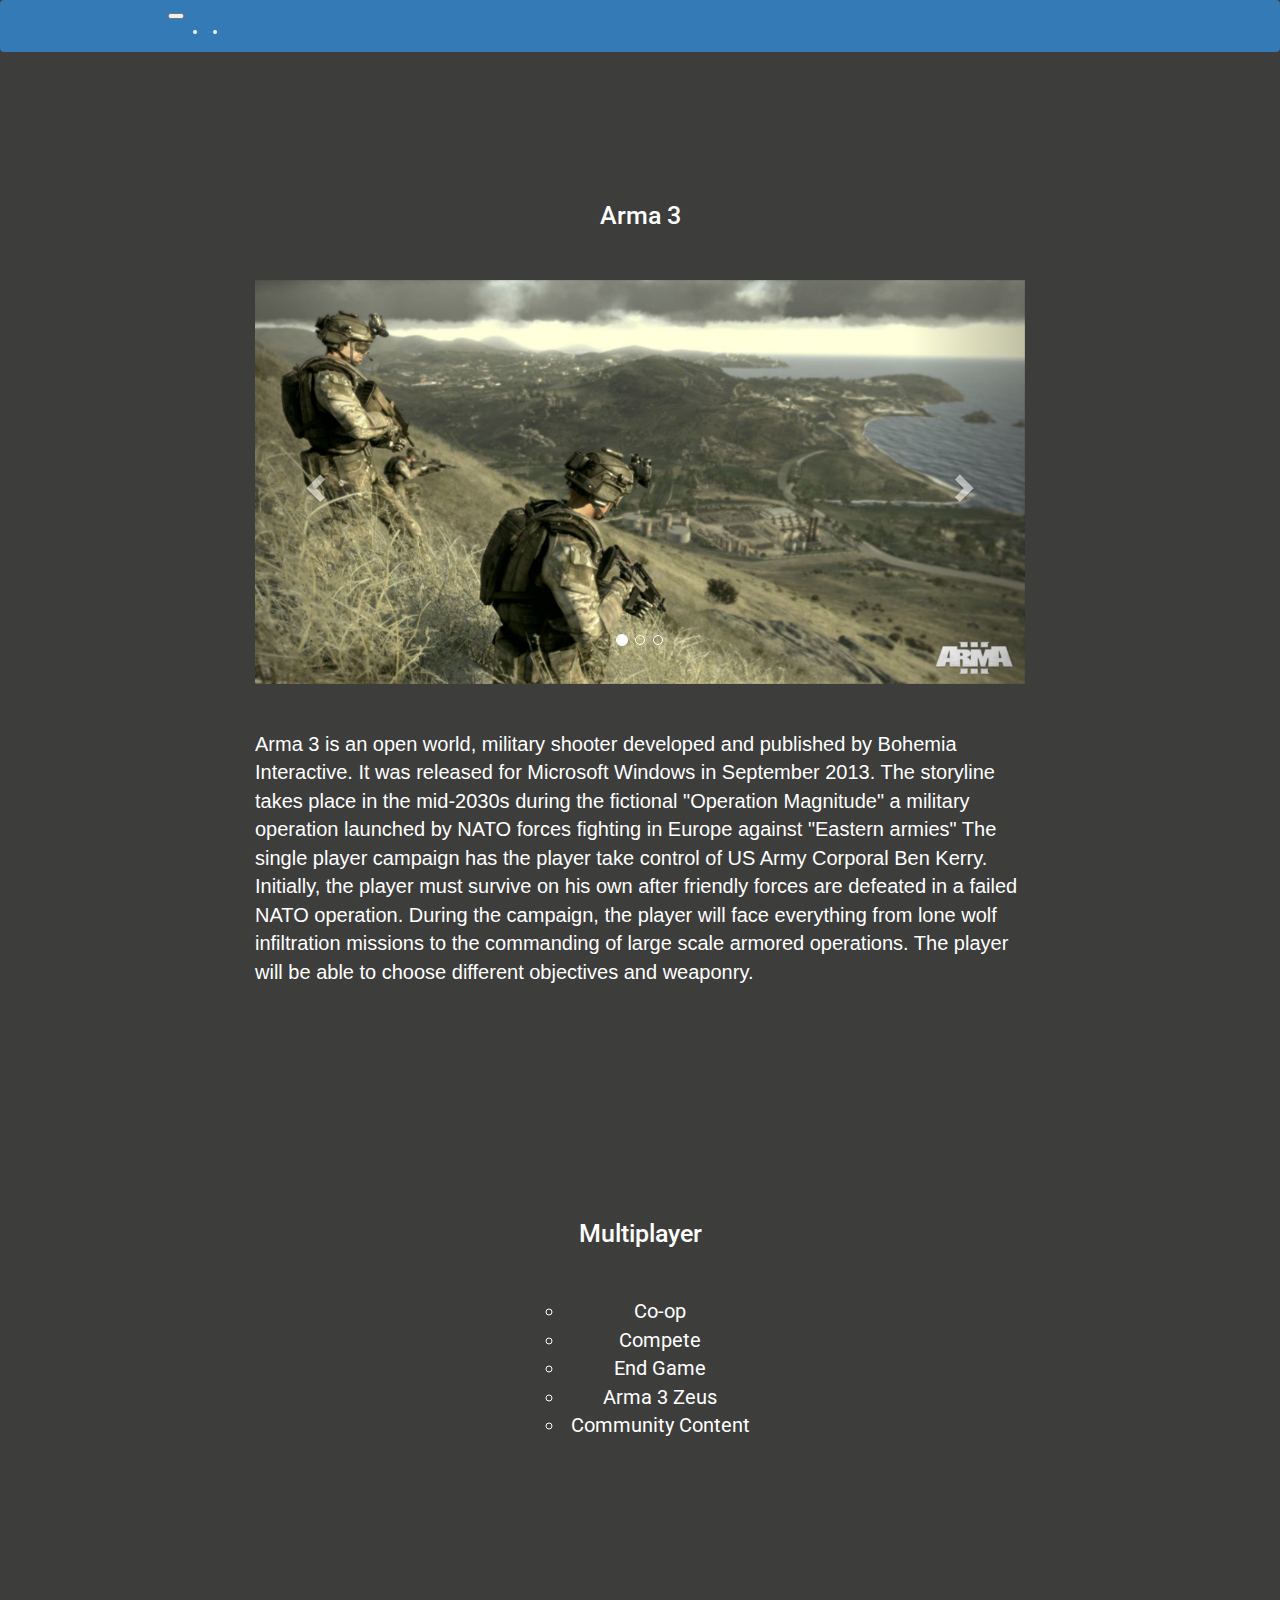
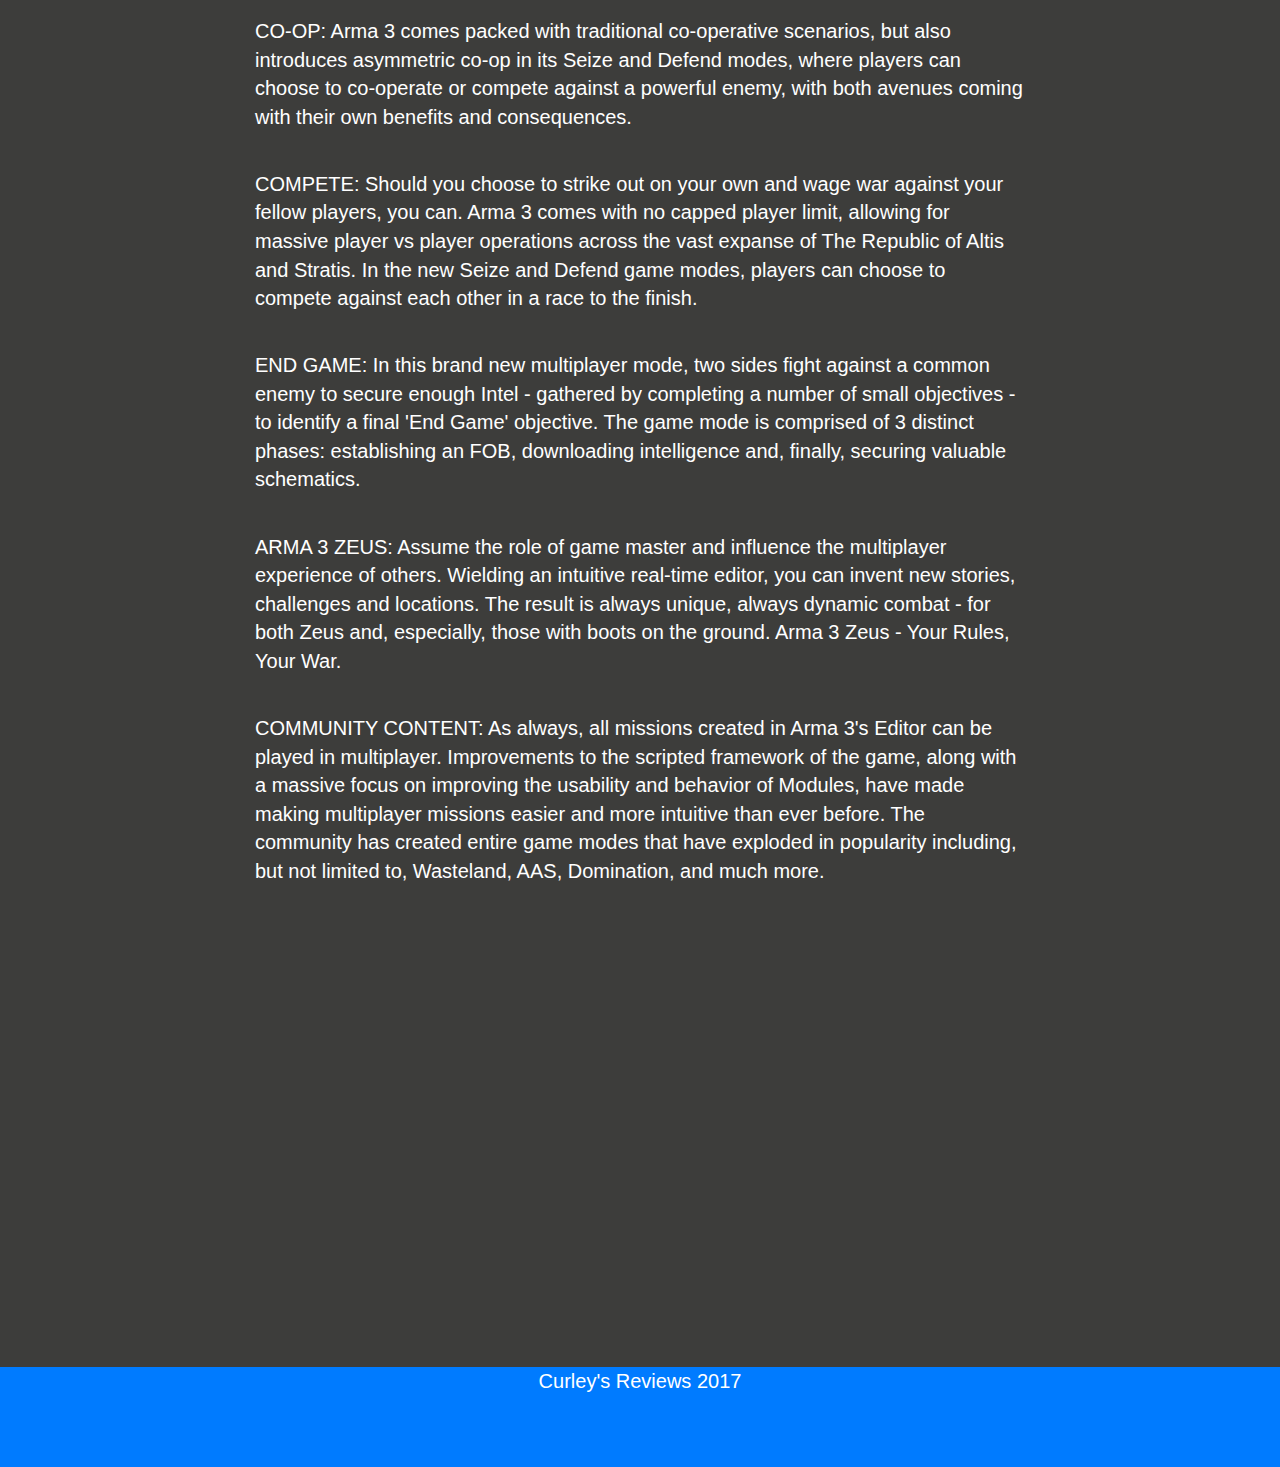
==== Arma.html @ 0dec6cbb "Add files via upload" ====
<!DOCTYPE html>
<html lang="en">
<head>
    <meta charset="UTF-8">
     <meta name="viewport" content="width=device-width, initial-scale=1, shrink-to-fit=no">
     <script src="https://code.jquery.com/jquery-3.2.1.slim.min.js" integrity="sha384-KJ3o2DKtIkvYIK3UENzmM7KCkRr/rE9/Qpg6aAZGJwFDMVNA/GpGFF93hXpG5KkN" crossorigin="anonymous"></script>
<script src="https://cdnjs.cloudflare.com/ajax/libs/popper.js/1.11.0/umd/popper.min.js" integrity="sha384-b/U6ypiBEHpOf/4+1nzFpr53nxSS+GLCkfwBdFNTxtclqqenISfwAzpKaMNFNmj4" crossorigin="anonymous"></script>
<script src="https://maxcdn.bootstrapcdn.com/bootstrap/4.0.0-beta/js/bootstrap.min.js" integrity="sha384-h0AbiXch4ZDo7tp9hKZ4TsHbi047NrKGLO3SEJAg45jXxnGIfYzk4Si90RDIqNm1" crossorigin="anonymous"></script>
    <title>Curley's Reviews</title>
    <link href="https://fonts.googleapis.com/css?family=Roboto" rel="stylesheet">
    <link rel="stylesheet" href="https://maxcdn.bootstrapcdn.com/bootstrap/4.0.0-beta/css/bootstrap.min.css" integrity="sha384-/Y6pD6FV/Vv2HJnA6t+vslU6fwYXjCFtcEpHbNJ0lyAFsXTsjBbfaDjzALeQsN6M" crossorigin="anonymous">
    
    
    <meta charset="utf-8">
  <meta name="viewport" content="width=device-width, initial-scale=1">
  <link rel="stylesheet" href="https://maxcdn.bootstrapcdn.com/bootstrap/3.3.7/css/bootstrap.min.css">
  <script src="https://ajax.googleapis.com/ajax/libs/jquery/3.2.1/jquery.min.js"></script>
  <script src="https://maxcdn.bootstrapcdn.com/bootstrap/3.3.7/js/bootstrap.min.js"></script>
  
  <link rel="stylesheet" href="css/styles.css">

</head>
<body>
   
   <header>
<nav class="navbar navbar-expand-lg navbar navbar-dark bg-primary">
  <a class="navbar-brand" href="index.html">Curley's Reviews</a>
  <button class="navbar-toggler" type="button" data-toggle="collapse" data-target="#navbarSupportedContent" aria-controls="navbarSupportedContent" aria-expanded="false" aria-label="Toggle navigation">
    <span class="navbar-toggler-icon"></span>
  </button>

  <div class="collapse navbar-collapse" id="navbarSupportedContent">
    <ul class="navbar-nav mr-auto">
      <li class="nav-item active">
        <a class="nav-link" href="pc.html">PC<span class="sr-only">(current)</span></a>
      </li>
      <li class="nav-item">
        <a class="nav-link" href="console.html">PS4/Xbox One</a>
      </li>
    
    </ul>
  
  </div>
</nav>    
  
    </header>
     
     <p class="h1">Arma 3</p>
      <div class="container">
  
  <div id="myCarousel" class="carousel slide" data-ride="carousel">
    <!-- Indicators -->
    <ol class="carousel-indicators">
      <li data-target="#myCarousel" data-slide-to="0" class="active"></li>
      <li data-target="#myCarousel" data-slide-to="1"></li>
      <li data-target="#myCarousel" data-slide-to="2"></li>
    </ol>

    <!-- Wrapper for slides -->
    <div class="carousel-inner">
      <div class="item active">
        <img src="img/Arma.jpg" alt="Arma" style="width:100%;">
      </div>

      <div class="item">
        <img src="img/Arma1.jpg" alt="Arma" style="width:100%;">
      </div>
    
      <div class="item">
        <img src="img/Arma2.jpg" alt="Arma" style="width:100%;">
      </div>
    </div>

    <!-- Left and right controls -->
    <a class="left carousel-control" href="#myCarousel" data-slide="prev">
      <span class="glyphicon glyphicon-chevron-left"></span>
      <span class="sr-only">Previous</span>
    </a>
    <a class="right carousel-control" href="#myCarousel" data-slide="next">
      <span class="glyphicon glyphicon-chevron-right"></span>
      <span class="sr-only">Next</span>
    </a>
  </div>
</div>
    
    <div class="container">
<p>Arma 3 is an open world, military shooter developed and published by Bohemia Interactive. It was released for Microsoft Windows in September 2013. The storyline takes place in the mid-2030s during the fictional "Operation Magnitude" a military operation launched by NATO forces fighting in Europe against "Eastern armies" The single player campaign has the player take control of US Army Corporal Ben Kerry. Initially, the player must survive on his own after friendly forces are defeated in a failed NATO operation. During the campaign, the player will face everything from lone wolf infiltration missions to the commanding of large scale armored operations. The player will be able to choose different objectives and weaponry.</p>

    </div>
    
     <p class="h1 . Multi">Multiplayer</p>
    
    <div class="list">
<ul class="list-unstyled">
  
  
   
    <ul>
        <li>Co-op</li>
        <li>Compete</li>
        <li>End Game</li>
        <li>Arma 3 Zeus</li>
        <li>Community Content</li>
        
        
    </ul>
</ul>
</div>


<div class="container">
<p>CO-OP: Arma 3 comes packed with traditional co-operative scenarios, but also introduces asymmetric co-op in its Seize and Defend modes, where players can choose to co-operate or compete against a powerful enemy, with both avenues coming with their own benefits and consequences. </p>
  
    <br>  

<p>COMPETE: Should you choose to strike out on your own and wage war against your fellow players, you can. Arma 3 comes with no capped player limit, allowing for massive player vs player operations across the vast expanse of The Republic of Altis and Stratis. In the new Seize and Defend game modes, players can choose to compete against each other in a race to the finish.</p>
   
   <br>
    
<p>END GAME: In this brand new multiplayer mode, two sides fight against a common enemy to secure enough Intel - gathered by completing a number of small objectives - to identify a final 'End Game' objective. The game mode is comprised of 3 distinct phases: establishing an FOB, downloading intelligence and, finally, securing valuable schematics.</p>
    
    <br>
    
    
<p>ARMA 3 ZEUS: Assume the role of game master and influence the multiplayer experience of others. Wielding an intuitive real-time editor, you can invent new stories, challenges and locations. The result is always unique, always dynamic combat - for both Zeus and, especially, those with boots on the ground. Arma 3 Zeus - Your Rules, Your War.</p>
    
    <br>
    
<p>COMMUNITY CONTENT: As always, all missions created in Arma 3's Editor can be played in multiplayer. Improvements to the scripted framework of the game, along with a massive focus on improving the usability and behavior of Modules, have made making multiplayer missions easier and more intuitive than ever before. The community has created entire game modes that have exploded in popularity including, but not limited to, Wasteland, AAS, Domination, and much more.</p>

    
    
    
    </div>



    </body>

<div class="footer" style="margin-top: 950px;">
       Curley's Reviews 2017
   </div>
    </html>
---- css/styles.css ----
body {
    background-color: #3d3d3b;
    width: 100%;
    height: 100%;
}

.h1 {
    font-size: 25px;
    font-family: Roboto;
    text-align: center;
    margin-top: 150px;
    color: #fff;
    
}


.h2 {
    font-size: 17px;
    font-family: Roboto;
    text-align: center;
    margin-top: 40px;
    color: #fff;
}

.container {
    width: 800px;
    height: 400px;
    color: #fff;        /*** Targets paragraphs within containers on each page ***/
    font-size: 20px;
    margin-top: 50px;
}



.Multi {
    margin-top: 90px;   /*** Targets the text "Multiplayer" on Arma 3 and Battlefront page ***/
}



.list-unstyled {
   
    text-align: center;
    color: #fff;           /*** Targets all listed items ***/
    margin-top: 50px;
    font-family: Roboto;
}

.list {
    width: 230px;
    height: 270px;          /*** Contains list items ***/
    margin-top: 100px;
    margin: 0 auto;
    font-size: 20px;
}

.h3 {
    font-size: 20px;
    text-align: center;
    color: #fff;
    font-family: Roboto;
    margin-top: 200px;
}



.cod {
    margin-top: 300px;      /*** Call of Duty: WWII text ***/ 
}


.container-1 {
    width: 800px;
    height: 400px;
    margin: 0 auto;
    margin-top: 100px;     /*** Contains text about Call of Duty ***/
    font-size: 20px;
    color: #fff;
    font-family: Roboto;
}


.bottom {
    margin-top: 500px;     /*** Targets the Call of Duty release date text ***/
    
}


.bottom-1 {
    margin-bottom: 100px; /*** Red Dead Redemption release date text ***/
}


.container-2 {
    width: 800px;
    height: 200px;
    margin: 0 auto;
    margin-top: 100px;   /*** Contains text about Red Dead Redemption 2 ***/
    font-size: 20px;
    color: #fff;
    font-family: Roboto;
}


.images {
    margin: auto;
    text-align: center;    /*** Targets game thumbnails together ***/
    max-width: 950px;
}


.thumbnail {
    display: inline-block;
    width: 400px;
    height: 350px;             /*** Game thumbnails on PC and Console pages ***/
    margin: 30px;
    border: 2px solid #007bff; 
    
  
}

.card-deck {
    margin-top: 300px;   /*** Black Ops 2 specialist cards ***/
}




.thumbnail:hover {
    cursor: pointer;
    transition: .8s ease-in-out;   /*** Hover on game thumbnails ***/ 
    transform: scale(1.1);
}

.screenshot {
    margin-top: 30px;    /*** Screenshot image of Diablo 2 ***/
    
}

.rs-compare {
    margin-top: 250px;
}

.overwatch {
    margin-top: 100px;      /*** Character image on overwatch page ***/
}

.star-wars {
    
    margin-top: 100px;   /*** Star Wars multiplayer mode list ***/
}


.battlefront {
    margin-top: 250px;  /** Last paragraph on the Battlefront page **/
}

.gow {
    margin-top: 200px;  /*** Gears of War image ***/
}


.ops {
    margin-top: 300px;   /*** Black Ops image ***/ 
}
    
.footer {
    width: 100%;
    height: 100px;
    background: #007bff;
    text-align: center;
    color: #fff;           /*** Footer ***/
    font-size: 20px;
    position: absolute;
    margin-top: 100px;
    
   
}


@media (max-width: 757px) {
    
    
    .gow {
        margin-top: 500px;      /*** Fixes image placement at certain breakpoint on Gears of War page ***/
    }

}




@media (max-width: 575px) {    /*** Mobile view ***/
 
    .h1 {
        font-size: 20px;
    }
    
    .h2 {
        font-size: 16px;
    }
    
    .container {
        font-size: 16px;
        width: 300px;
    }
    
    .text-center {
        font-size: 16px;
    }
    
    .list-unstyled {
        margin-top: 250px;
    }
    
    .list {
        font-size: 16px;
    }
    
    .h3 {
        font-size: 16px;
    }
    
    .container-1 {
        font-size: 16px;
        width: 300px;
    }
    
  
    .bottom {
        margin-top: 850px;
    }
    
    .container-2 {
        font-size: 16px;
        width: 300px;
        
    }
     
    .thumbnail {
        width: 230px;
        height: 200px;
        margin: 0 auto;
        
        
    }
    
    .star-wars {
        margin-top: 100px;
    }
    
    .banner {
        margin-top: 150px;
    }
    
    .compare {
        margin-top: 200px;
    }
    
    .ops {
        margin-top: 400px;
    }
    
    .overwatch {
        margin-top: 400px;
    }
  
   
}
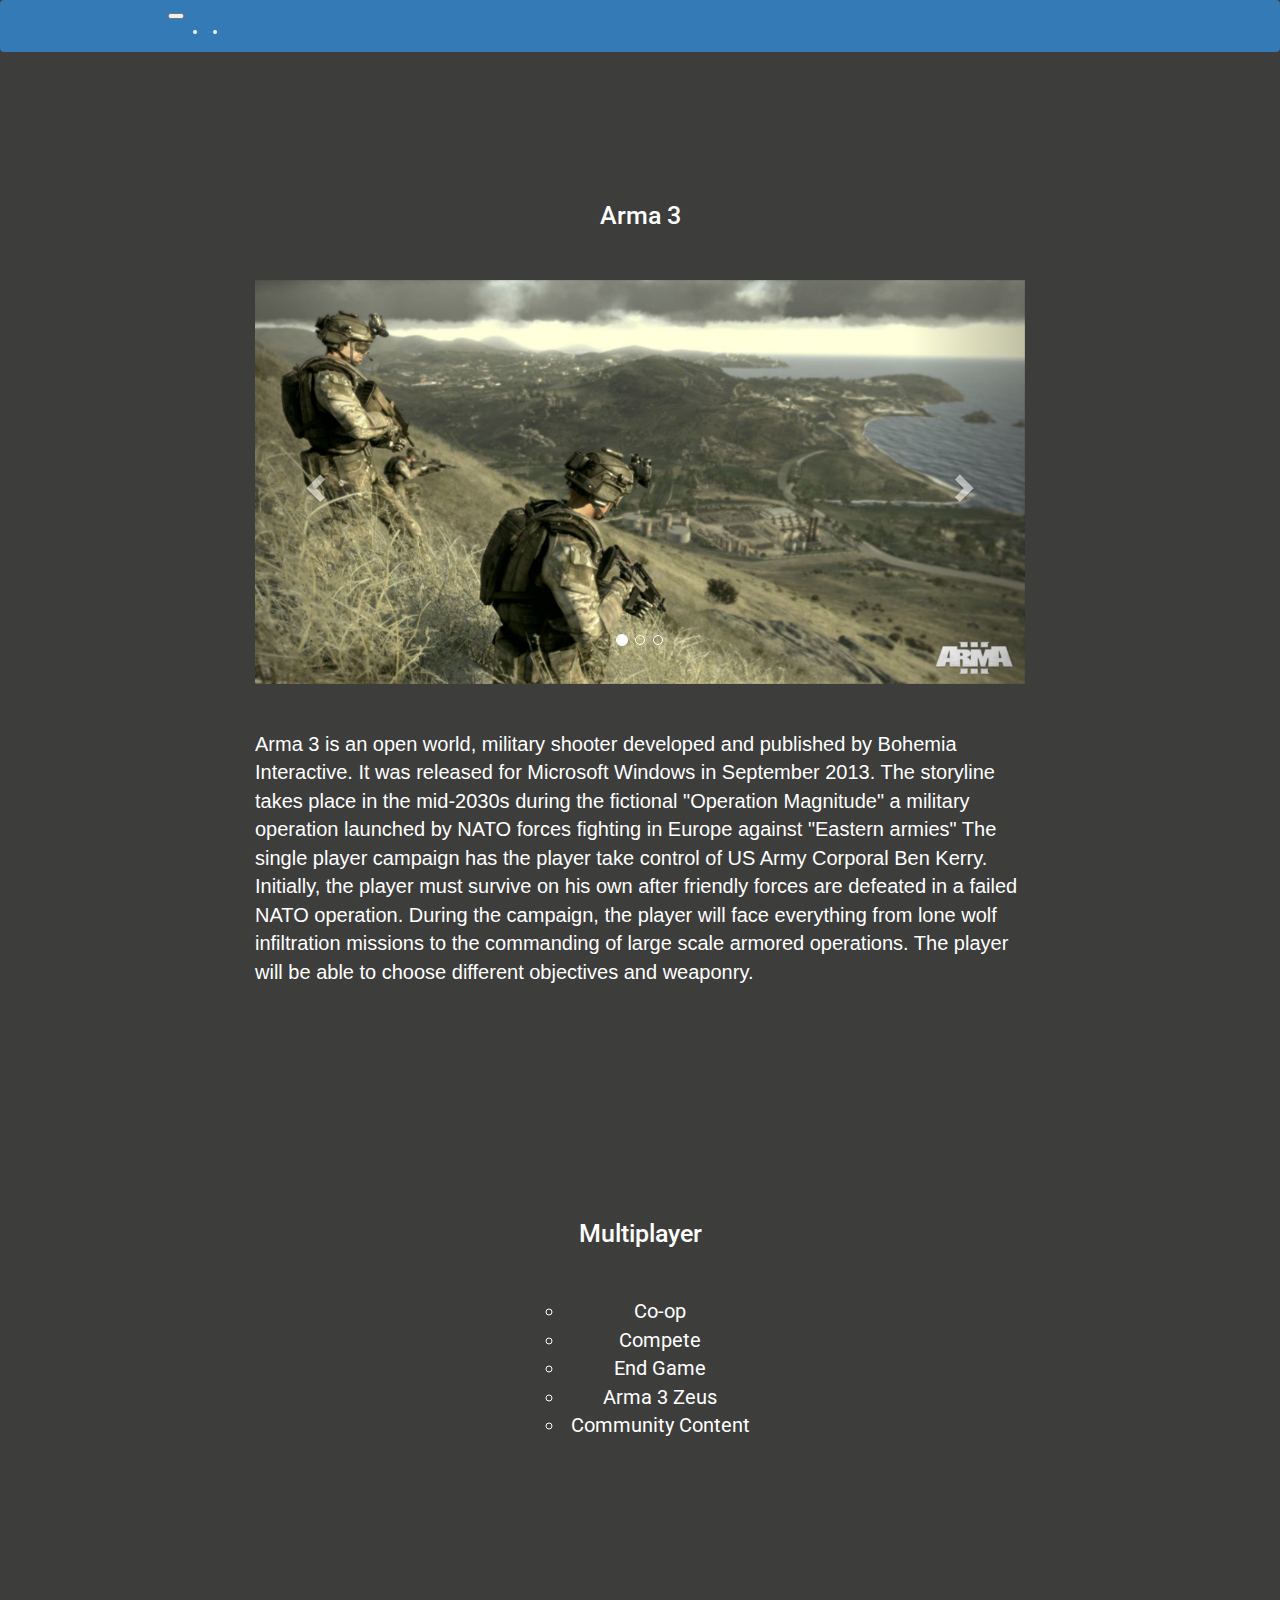
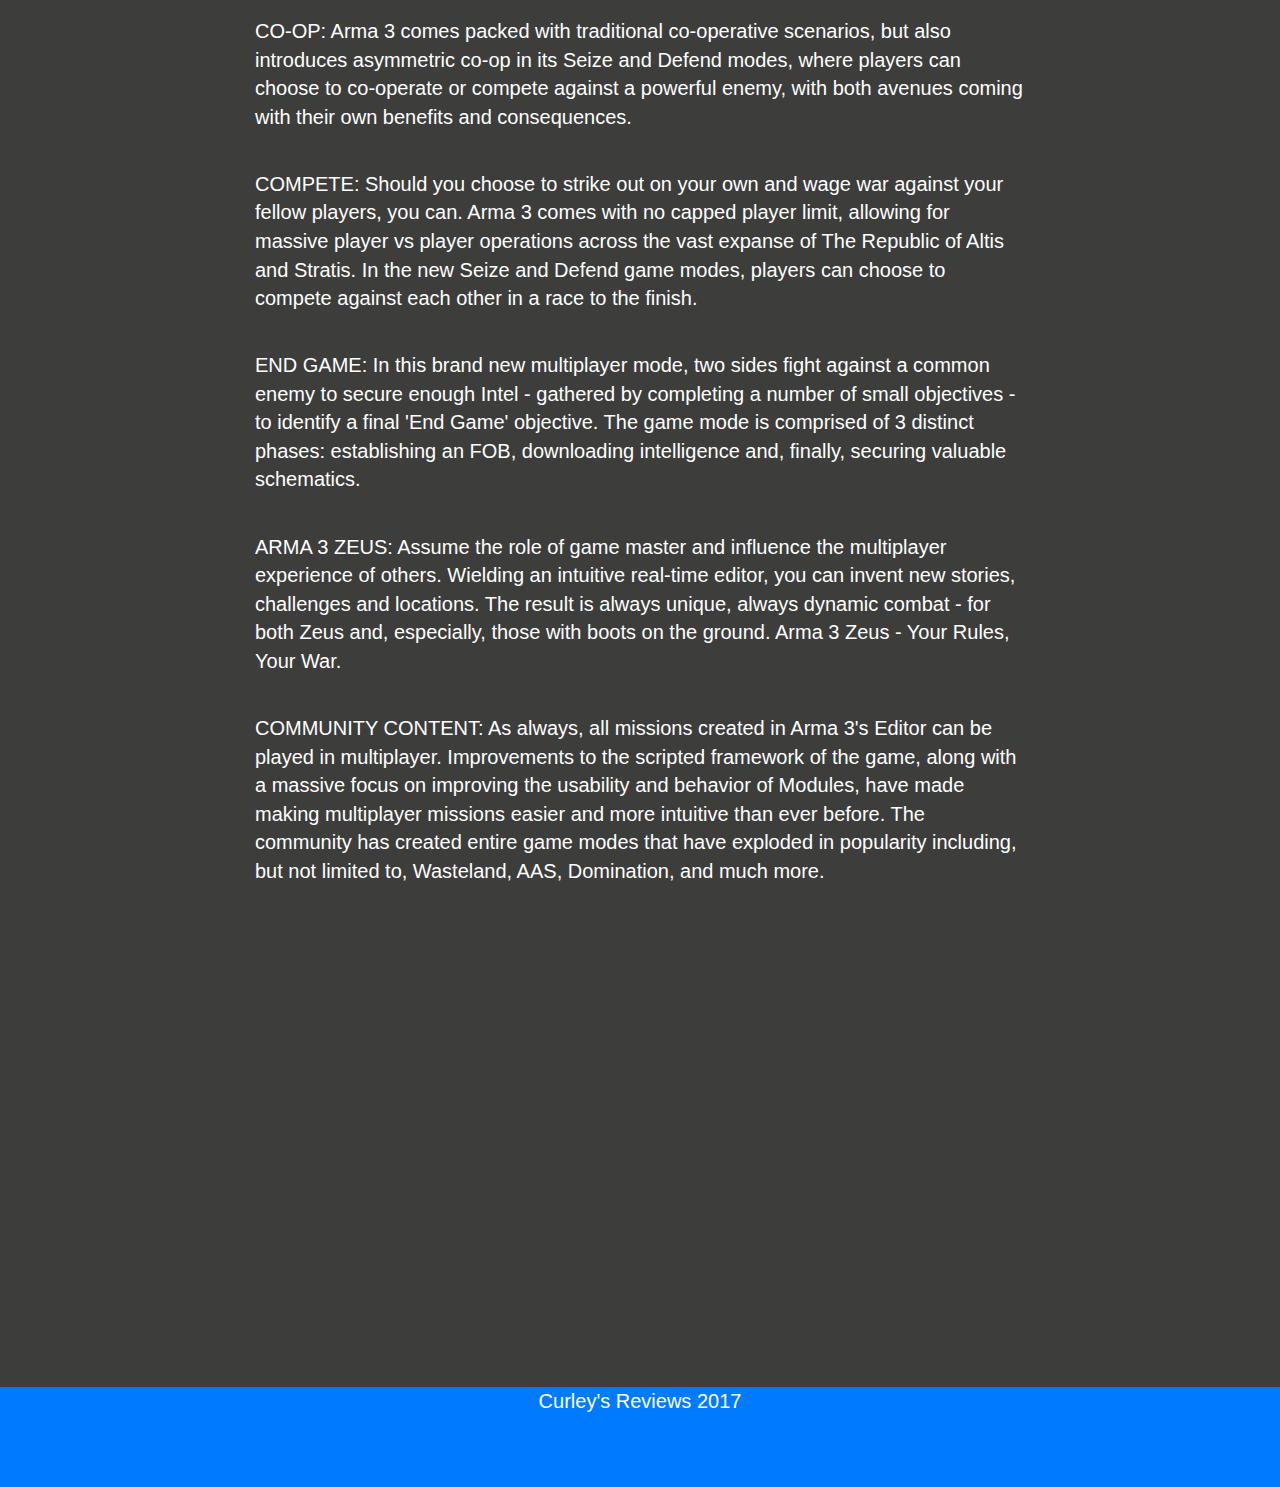
==== commit d40e04d4: "Add files via upload" ====
--- a/Arma.html
+++ b/Arma.html
@@ -137,7 +137,7 @@
 
     </body>
 
-<div class="footer" style="margin-top: 950px;">
+<div class="footer" style="margin-top: 970px;">
        Curley's Reviews 2017
    </div>
     </html>
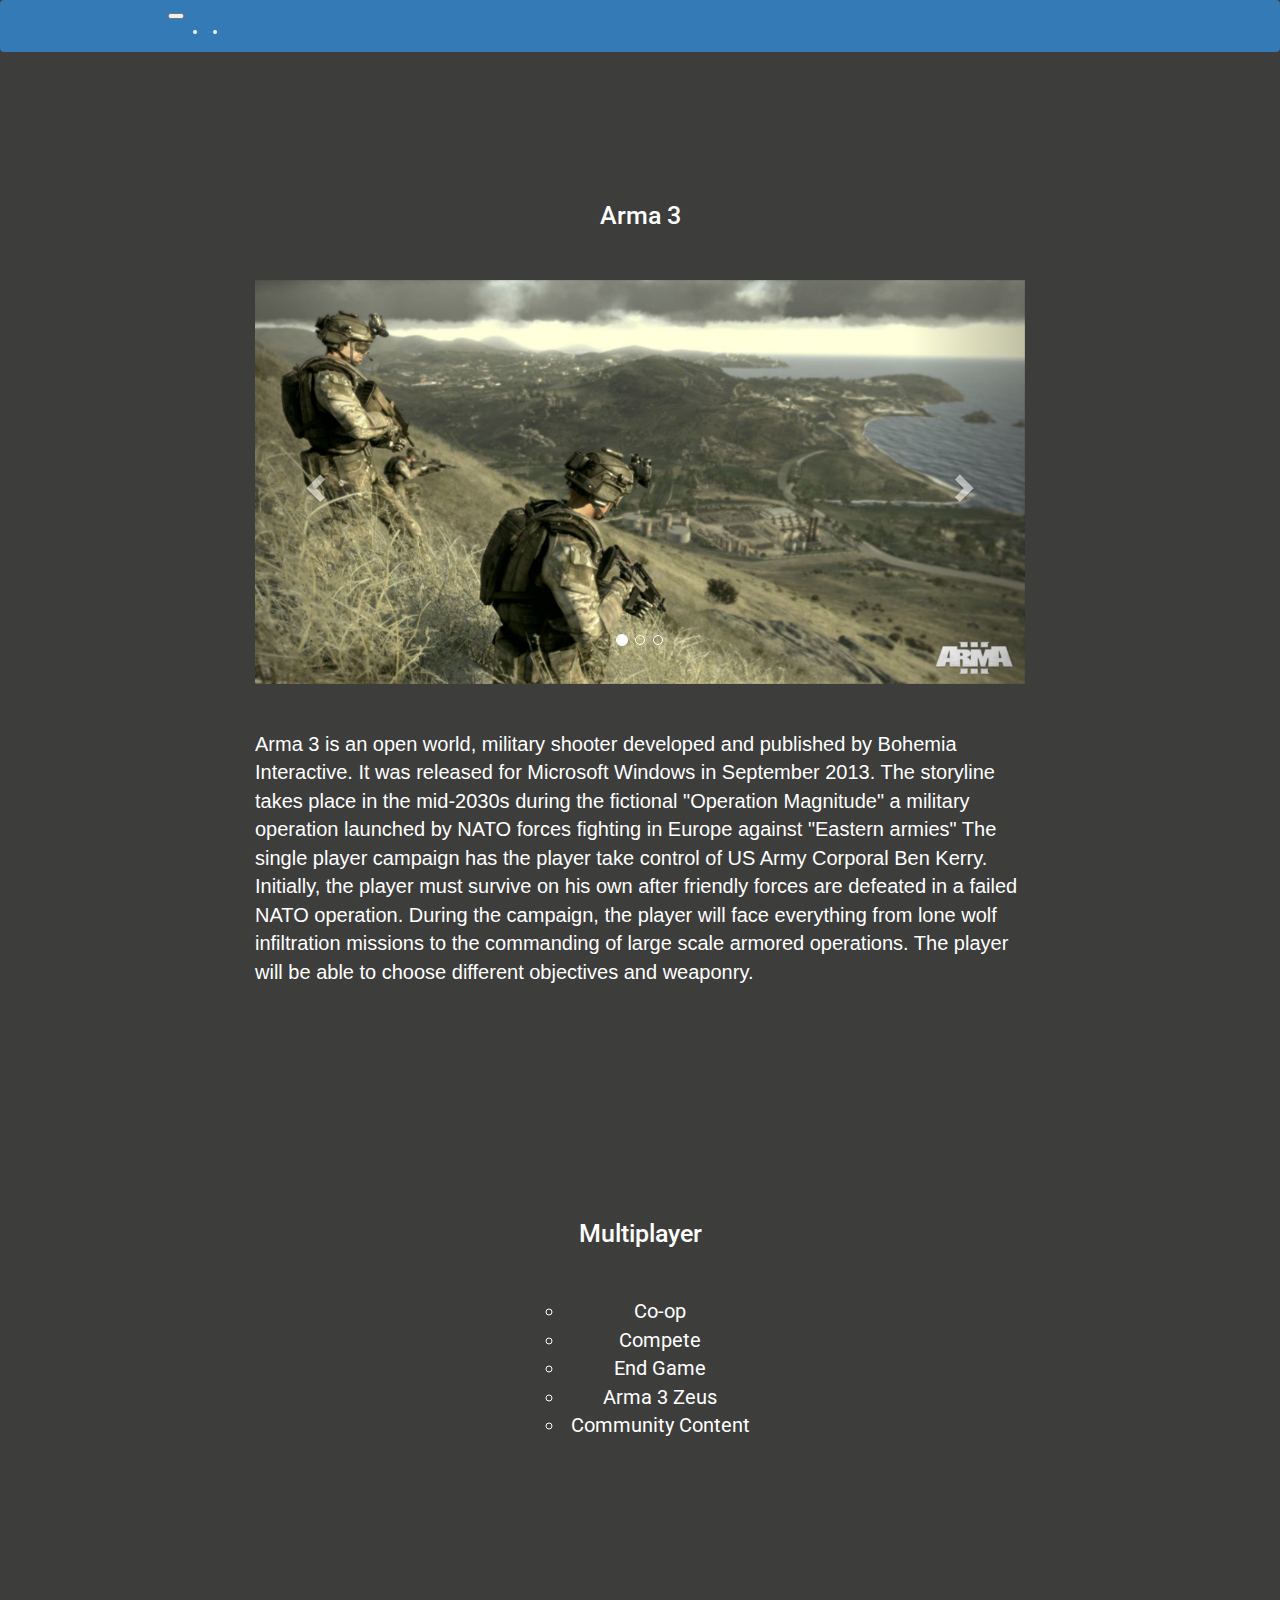
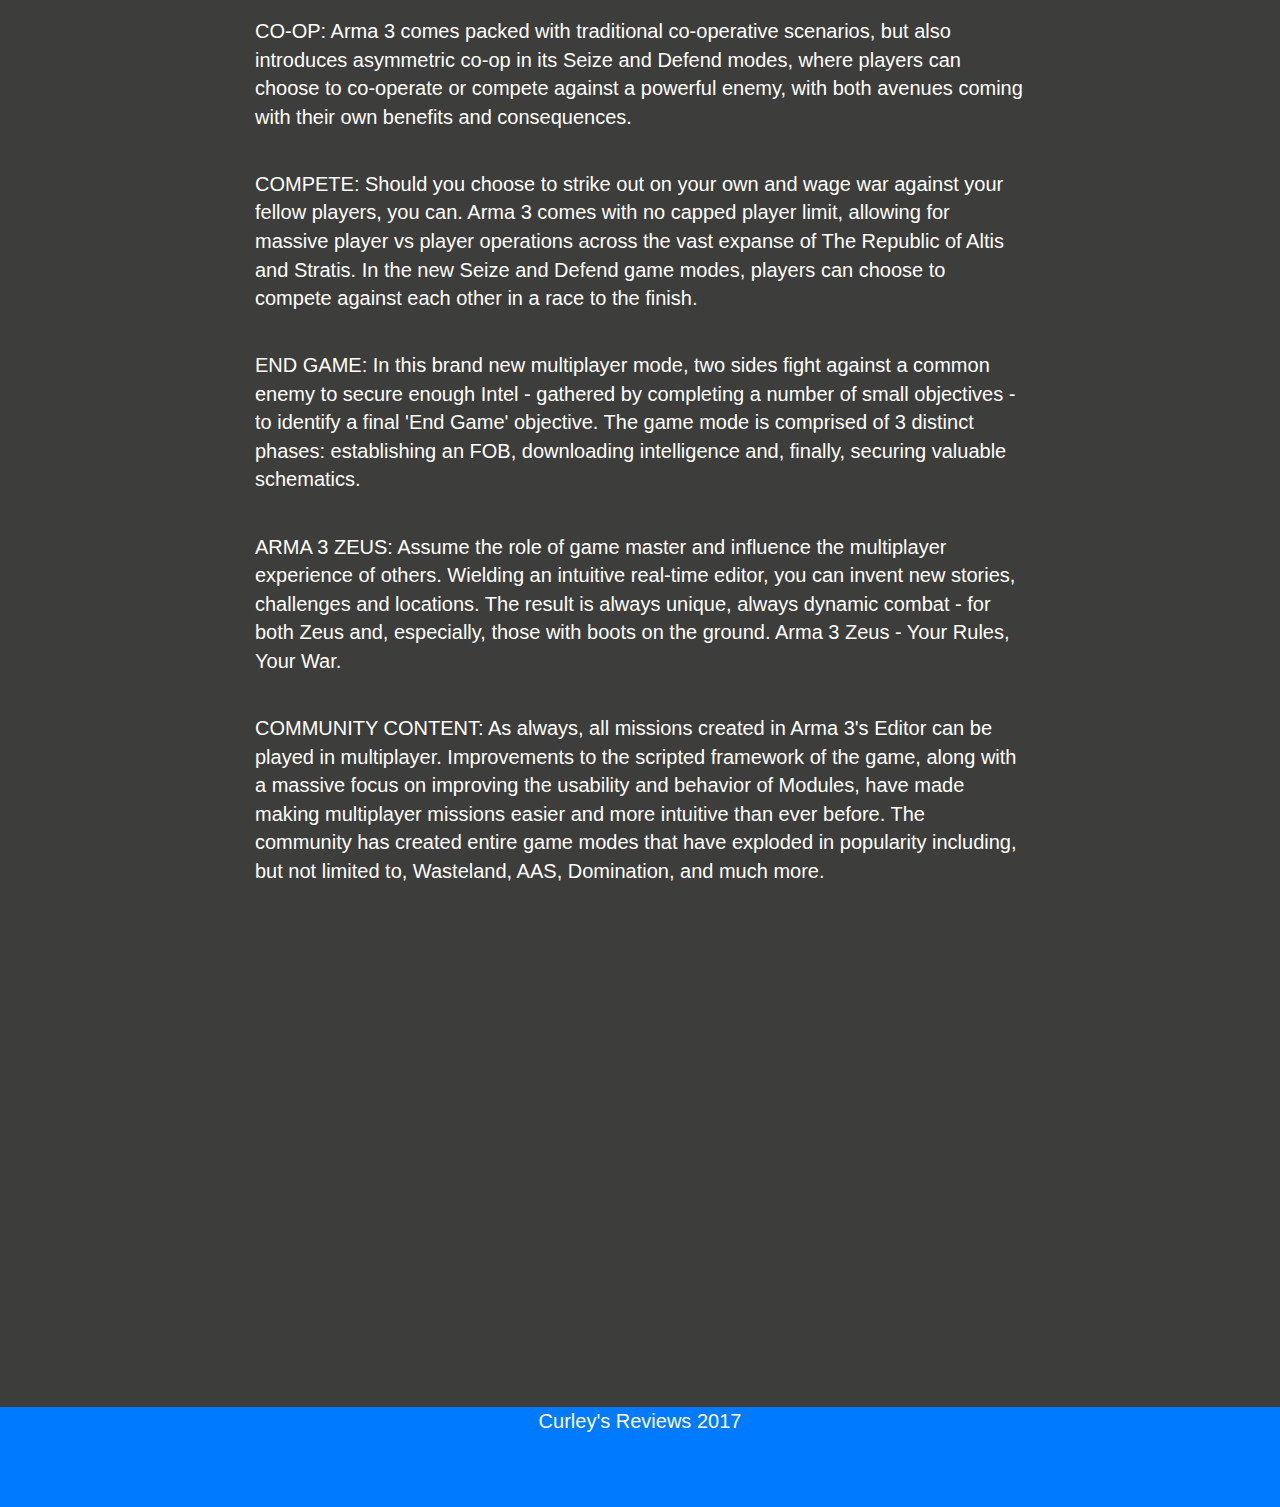
==== commit 1c4322a2: "Add files via upload" ====
--- a/Arma.html
+++ b/Arma.html
@@ -137,7 +137,7 @@
 
     </body>
 
-<div class="footer" style="margin-top: 970px;">
+<div class="footer" style="margin-top: 990px;">
        Curley's Reviews 2017
    </div>
     </html>
